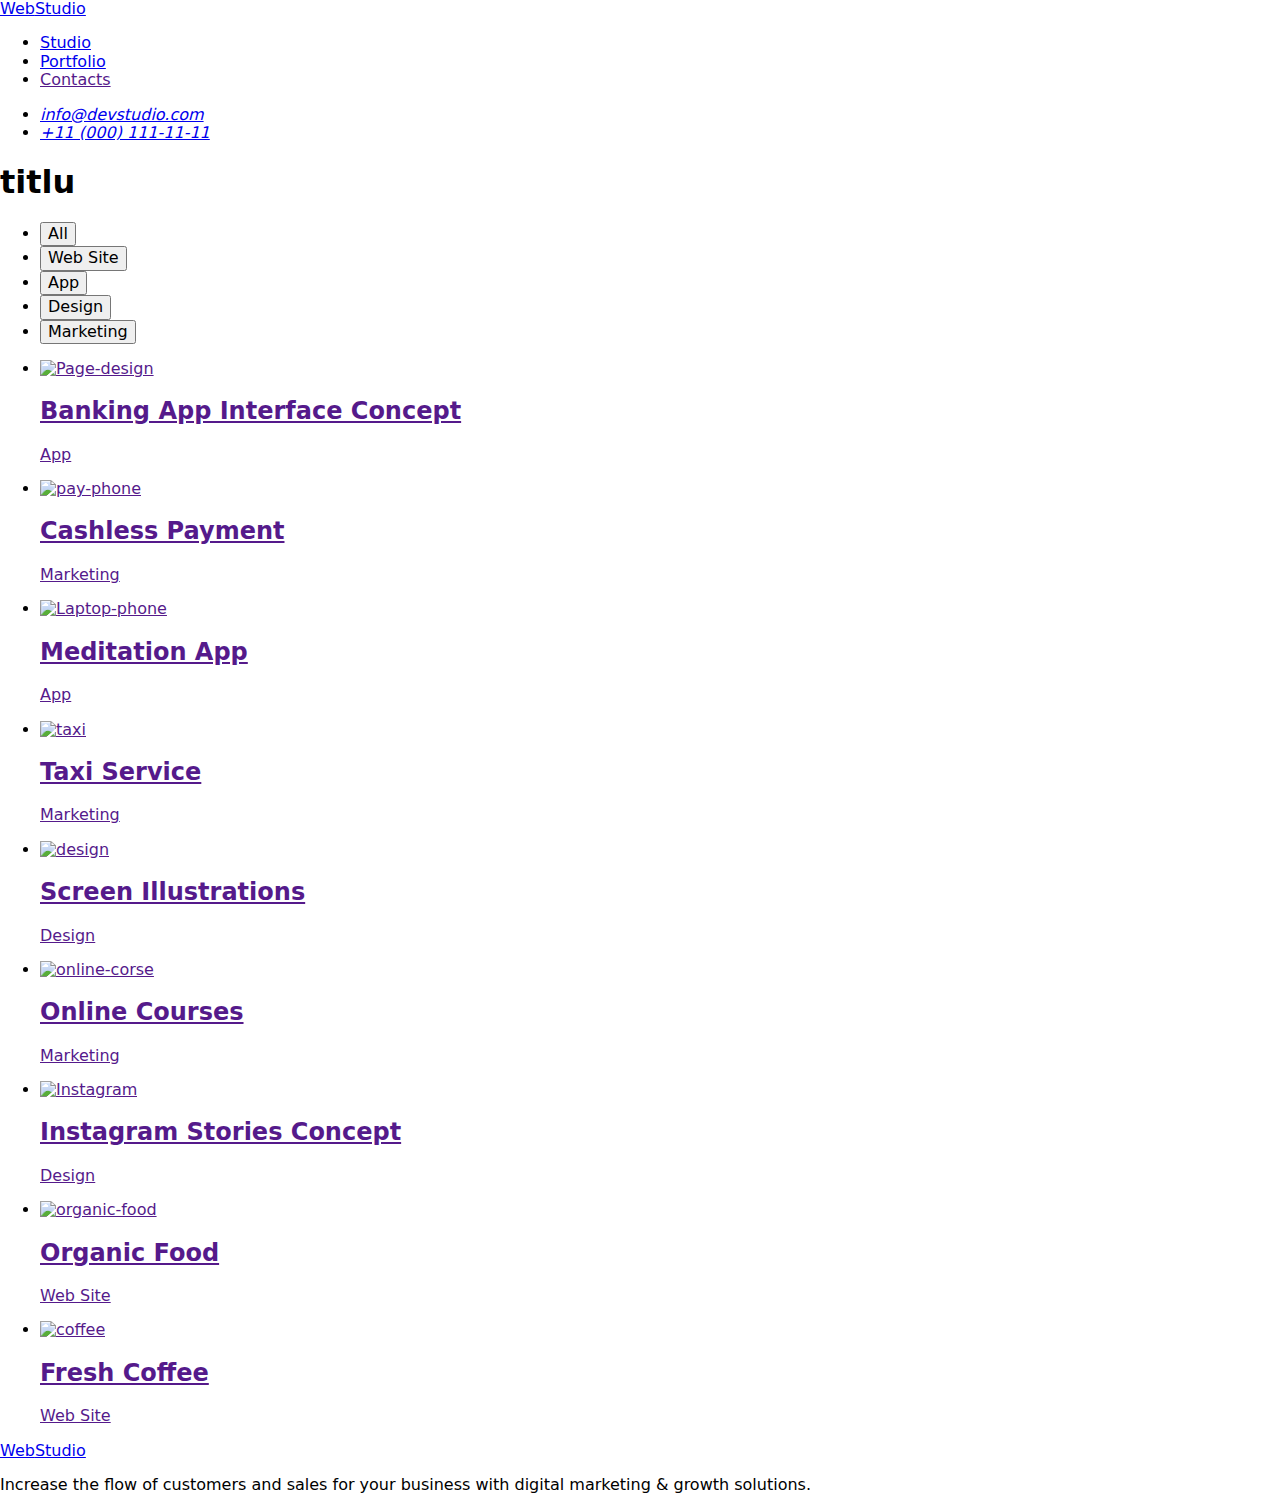
==== portfolio.html @ e6f2cf28 "Add files via upload" ====
<!DOCTYPE html>
<html lang="en">
  <head>
    <meta charset="UTF-8" />
    <meta name="viewport" content="width=device-width, initial-scale=1.0" />
    <link
      rel="stylesheet"
      href="https://cdnjs.cloudflare.com/ajax/libs/modern-normalize/2.0.0/modern-normalize.min.css"
      crossorigin="anonymous"
      referrerpolicy="no-referrer"
    />
    <link rel="preconnect" href="https://fonts.googleapis.com" />
    <link rel="preconnect" href="https://fonts.gstatic.com" crossorigin />
    <link
      href="https://fonts.googleapis.com/css2?family=Raleway:wght@800&family=Roboto:wght@400;500;700;900&display=swap"
      rel="stylesheet"
    />
    <link rel="stylesheet" href="./css/styles.css" />
    <title>Portfolio</title>
  </head>

  <body class="body-section">
    <!-- header section -->
    <header class="top-header">
      <!-- navigation bar -->
      <div class="container header-container">
        <nav class="main-navigation-container">
          <!-- logo -->
          <a class="logo link" href="./index.html"
            >Web<span class="part-of-logo">Studio</span>
          </a>
          <!-- studio, portofolio, contacts -->
          <ul class="navigation-list list">
            <li>
              <a class="nav-link link" href="./index.html">Studio</a>
            </li>
            <li>
              <a class="nav-link link" href="./portfolio.html">Portfolio</a>
            </li>
            <li>
              <a class="nav-link link" href="">Contacts</a>
            </li>
          </ul>
        </nav>
        <!-- contact adress section -->
        <address class="address-container">
          <ul class="list">
            <li>
              <a class="address-link link" href="mailto:info@devstudio.com"
                >info@devstudio.com</a
              >
            </li>
            <li>
              <a class="address-link link" href="tel:+110001111111"
                >+11 (000) 111-11-11</a
              >
            </li>
          </ul>
        </address>
      </div>
    </header>
    <main>
      <!--Buton section-->
      <section class="porto-section">
        <div class="div-porto container">
          <h1 class="visually-hidden">titlu</h1>
          <ul class="porto-list list">
            <li><button class="navi-menu" type="button">All</button></li>
            <li>
              <button class="navi-menu" type="button">Web Site</button>
            </li>
            <li><button class="navi-menu" type="button">App</button></li>
            <li><button class="navi-menu" type="button">Design</button></li>
            <li>
              <button class="navi-menu" type="button">Marketing</button>
            </li>
          </ul>
          <!-- image section -->
          <ul class="image-section list">
            <li class="aspect-image">
              <a href="" class="link">
                <img
                  src="./images/web-design.jpg"
                  alt="Page-design"
                  width="360"
                />
                <div class="container-elements">
                  <h2 class="portfolio-titles">
                    Banking App Interface Concept
                  </h2>
                  <p class="phara">App</p>
                </div></a
              >
            </li>
            <li class="aspect-image">
              <a href="" class="link">
                <img
                  src="./images/telefon-qr.jpg"
                  alt="pay-phone"
                  width="360"
                />
                <div class="container-elements">
                  <h2 class="portfolio-titles">Cashless Payment</h2>
                  <p class="phara">Marketing</p>
                </div></a
              >
            </li>
            <li class="aspect-image">
              <a href="" class="link">
                <img
                  src="./images/laptop-telefon.jpg"
                  alt="Laptop-phone"
                  width="360"
                />
                <div class="container-elements">
                  <h2 class="portfolio-titles">Meditation App</h2>
                  <p class="phara">App</p>
                </div></a
              >
            </li>
            <li class="aspect-image">
              <a href="" class="link">
                <img src="./images/taxi.jpg" alt="taxi" width="360" />
                <div class="container-elements">
                  <h2 class="portfolio-titles">Taxi Service</h2>
                  <p class="phara">Marketing</p>
                </div></a
              >
            </li>
            <li class="aspect-image">
              <a href="" class="link">
                <img src="./images/blue-phone.jpg" alt="design" width="360" />
                <div class="container-elements">
                  <h2 class="portfolio-titles">Screen Illustrations</h2>
                  <p class="phara">Design</p>
                </div></a
              >
            </li>
            <li class="aspect-image">
              <a href="" class="link">
                <img src="./images/girl.jpg" alt="online-corse" width="360" />
                <div class="container-elements">
                  <h2 class="portfolio-titles">Online Courses</h2>
                  <p class="phara">Marketing</p>
                </div></a
              >
            </li>
            <li class="aspect-image">
              <a href="" class="link">
                <img src="./images/page.jpg" alt="Instagram" width="360" />
                <div class="container-elements">
                  <h2 class="portfolio-titles">Instagram Stories Concept</h2>
                  <p class="phara">Design</p>
                </div></a
              >
            </li>
            <li class="aspect-image">
              <a href="" class="link">
                <img src="./images/fruit.jpg" alt="organic-food" width="360" />
                <div class="container-elements">
                  <h2 class="portfolio-titles">Organic Food</h2>
                  <p class="phara">Web Site</p>
                </div></a
              >
            </li>
            <li class="aspect-image">
              <a href="" class="link">
                <img src="./images/caffe.jpg" alt="coffee" width="360" />
                <div class="container-elements">
                  <h2 class="portfolio-titles">Fresh Coffee</h2>
                  <p class="phara">Web Site</p>
                </div></a
              >
            </li>
          </ul>
        </div>
      </section>
    </main>
    <footer class="footer-container">
      <div class="container">
        <a href="./index.html" class="logo link"
          >Web<span class="logo-footer-p">Studio</span></a
        >
        <p class="footer-additional-description">
          Increase the flow of customers and sales for your business with
          digital marketing & growth solutions.
        </p>
      </div>
    </footer>
  </body>
</html>
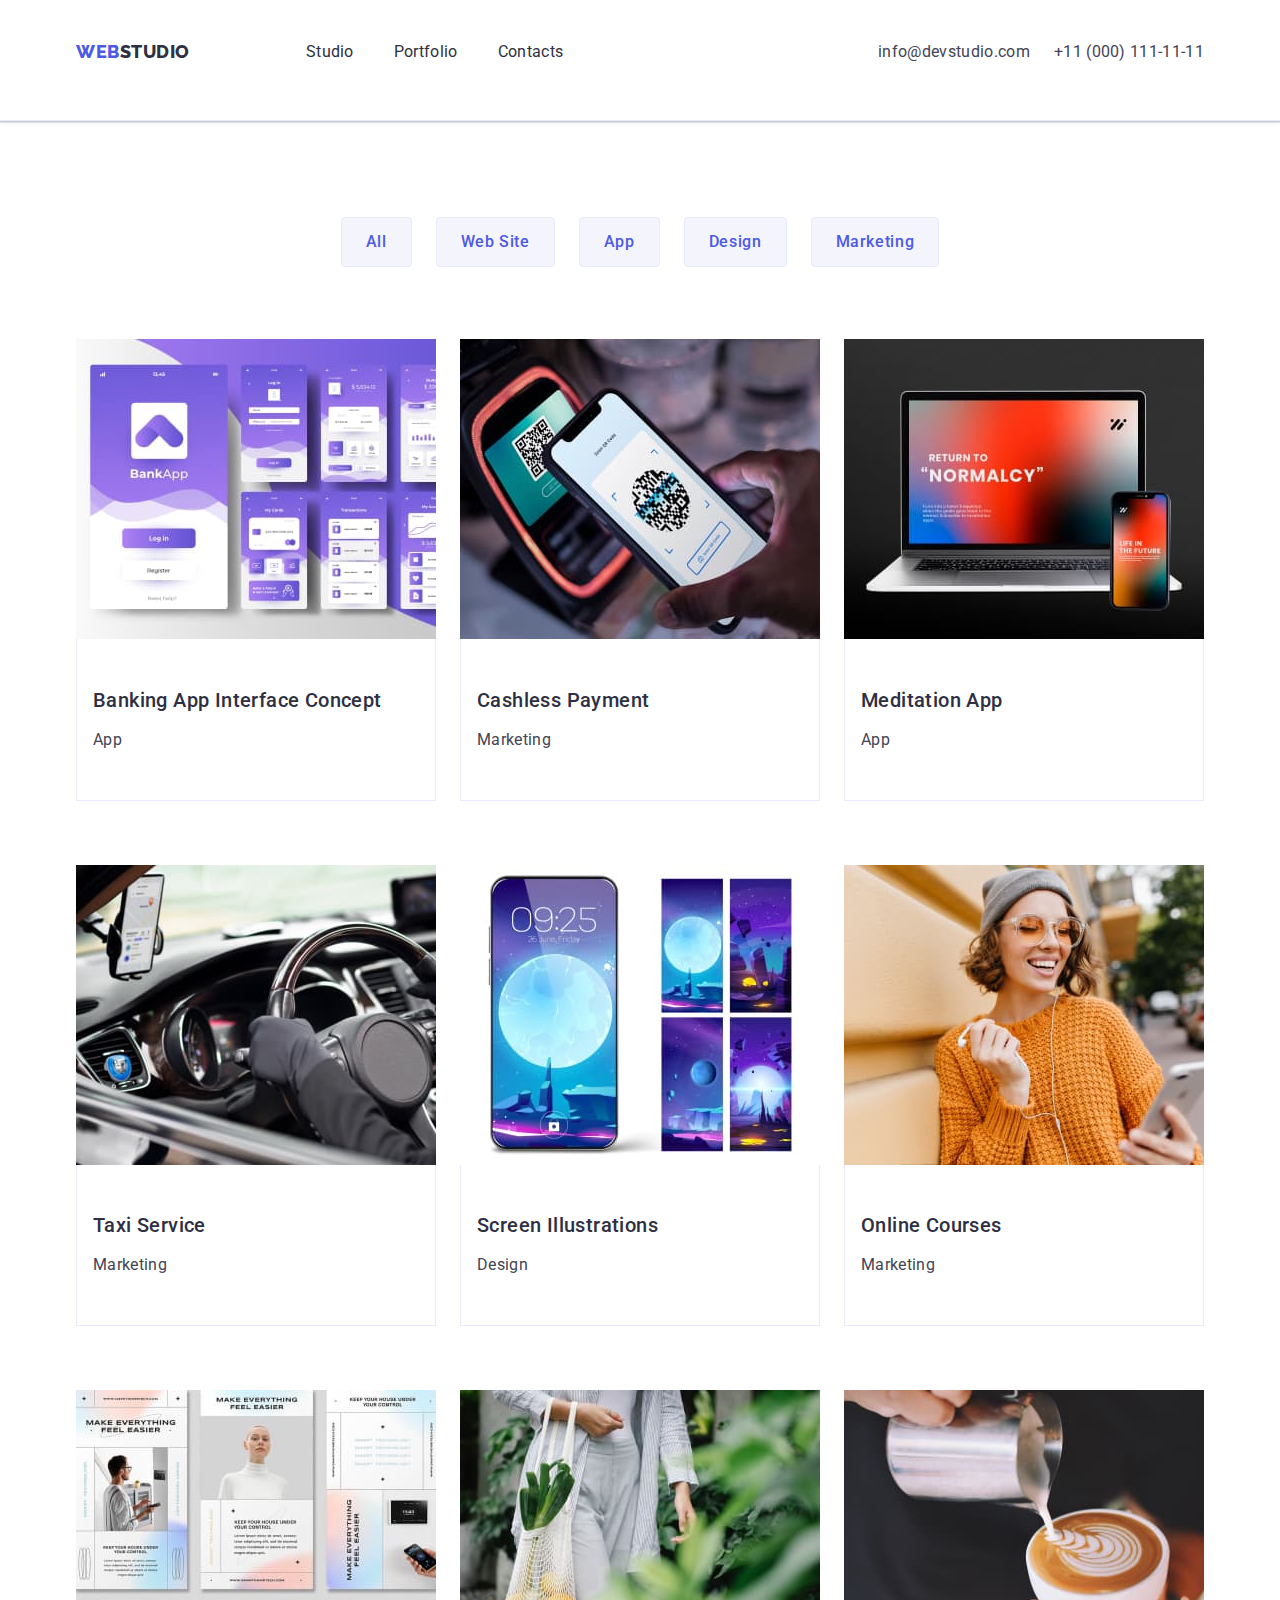
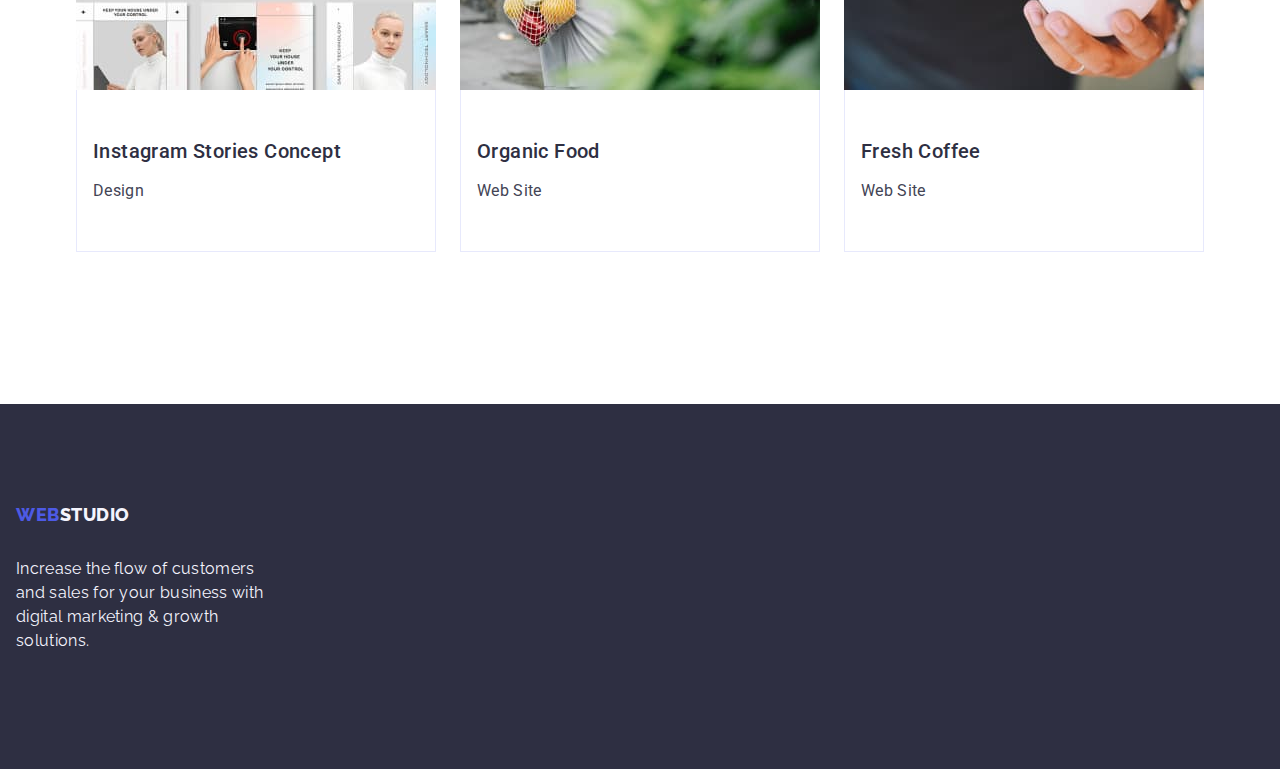
==== commit 4da720e7: "h4" ====
--- a/portfolio.html
+++ b/portfolio.html
@@ -177,14 +177,17 @@
       </section>
     </main>
     <footer class="footer-container">
-      <div class="container">
-        <a href="./index.html" class="logo link"
-          >Web<span class="logo-footer-p">Studio</span></a
-        >
-        <p class="footer-additional-description">
-          Increase the flow of customers and sales for your business with
-          digital marketing & growth solutions.
-        </p>
+      <div class="container-footer-logo">
+        <div class="container footer-logo">
+          <a href="./index.html" class="logo link"
+            >Web<span class="logo-footer-p">Studio</span></a
+          >
+          <p class="footer-additional-description">
+            Increase the flow of customers and sales for your business with
+            digital marketing & growth solutions.
+          </p>
+        </div>
+        <div></div>
       </div>
     </footer>
   </body>
--- a/css/styles.css
+++ b/css/styles.css
@@ -0,0 +1,430 @@
+:root{
+    --IRIS: #4D5AE5;
+        --NAVY-BLUE: #2E2F42;
+        --WHITE: #FFFFFF;
+        --SLATE: #434455;
+        --CLOUD: #F4F4FD;
+        --OCEAN: #404BBF;
+        --cornflower:#e7e9fc;
+}
+img{
+    display: block;
+}
+.logo {
+    margin-right: 76px;
+    color: var(--IRIS);         
+        font-size: 18px;
+        font-family: "Raleway", sans-serif;
+        font-weight: 800;
+        text-transform: uppercase;
+        line-height: 1.17;
+        text-decoration: none; 
+        letter-spacing: 0.03em;
+        display: inline-block;
+        margin-bottom: 16px;
+}
+
+.part-of-logo {
+        color: #2e2f42;
+        font-size: 18px;
+        font-family: Raleway;
+        font-weight: 800;
+        text-transform: uppercase;
+        line-height: 1.17;
+        letter-spacing: 0.03em
+}
+.top-header {
+    border-bottom: 1px solid #e7e9fc;
+    box-shadow: 0px 2px 1px rgba(46, 47, 66, 0.08),
+        0px 1px 1px rgba(46, 47, 66, 0.16),
+        0px 1px 6px rgba(46, 47, 66, 0.08);
+
+}
+.container{
+    padding-left: 15px;
+    padding-right: 15px;
+    width: 1158px;
+    margin: 0 auto;
+    align-content: center;
+}
+.header-container{
+    display: flex;
+    justify-content: space-between;
+}
+.main-navigation-container{
+    display: flex;
+    gap: 40px;
+    align-items: center;
+}
+ul{
+    list-style: none;
+    text-decoration: none;
+}
+/* section body style */
+.body-section{
+    font-family: "Roboto", sans-serif;
+    color: var(--SLATE);
+    background-color: var(--WHITE);
+
+}
+.link {
+    text-decoration: none;
+    display: inline-block;
+    margin-bottom: 16px;
+    
+}
+.link:hover{
+    color: #404bbf;
+}
+.link:focus{
+    color: #404bbf;
+}
+.address-list{
+    display: flex;
+    gap: 40px;
+}
+
+.list li:last-child {
+    margin-right: 0;
+}
+
+.list {
+    list-style: none;
+    display: flex;
+    gap: 24px;
+    padding: 0;
+}
+.address-container {
+    font-style: normal;
+    list-style-type: none;
+    display: flex;
+    align-items: center;
+    gap: 24px;
+}
+
+.address-link {
+    line-height: 1.5;
+    letter-spacing: 0.02em;
+    color: var(--SLATE);
+}
+
+.address-link:hover {
+    color:#404bbf
+}
+.hero {
+    background-color: var(--NAVY-BLUE);
+    padding: 188px 0 188px;
+    background-image: linear-gradient(rgba(46, 47, 66, 0.7), rgba(46, 47, 66, 0.7)), url(../images/people-office.jpg);
+    max-width: 1440px;
+    background-repeat: no-repeat;
+    background-position: center;
+    background-size: cover;
+}
+
+.hero-container{
+    display: flex;
+        flex-direction: column;
+        align-items: center;
+        justify-content: center;
+}
+.aparence{
+    font-size: 56px;
+    line-height: 1.07;
+    text-align: center;
+    letter-spacing: 0.02em;
+    color: #ffffff;
+} 
+/*buttons section*/
+.porto-section{
+    padding-top: 96px;
+    padding-bottom: 120px;
+}
+.porto-list{
+    display: flex;
+    justify-content: center;
+    gap: 24px;
+    margin: 0 auto;
+    margin-bottom: 72px;
+}
+.navigation-list{
+    font-style: normal;
+        list-style-type: none;
+        display: flex;
+        align-items: center;
+        gap: 40px;
+
+}
+.navi-menu {
+    font-family: "Roboto", sans-serif;
+    font-weight: 500;
+    font-size: 16px;
+    line-height: 1.5;
+    letter-spacing: 0.04em;
+    color: var(--IRIS);
+    background-color: #f4f4fd;
+    cursor: pointer;
+    padding: 12px 24px;
+    border-radius: 4px;
+    border: 1px solid #e7e9fc;
+}
+
+.navi-menu:hover {
+    color: #fff;
+    background-color: #404bbf;
+    border: 1px solid transparent;
+}
+
+.navi-menu:focus {
+    color: #fff;
+    background-color: #404bbf;
+    border: 1px solid transparent;
+}
+
+/*Button - first section*/
+
+.button {
+    background-color: #4D5AE5;
+    font-family: "Roboto", sans-serif;
+    font-weight: 500;
+    font-size: 16px;
+    line-height: 1.5;
+    letter-spacing: 0.04em;
+    color: #fff;
+    cursor: pointer;
+    display: block;
+    min-width: 169px;
+    height: 56px;
+    border:none;
+    border-radius: 4px;
+}
+
+.image-section{
+    display: flex;
+    flex-wrap: wrap;
+    column-gap: 24px;
+    row-gap: 48px;
+    padding: 0;
+}
+.aspect-image{
+    flex-basis: calc((100% - 48px) / 3);
+}
+.button:hover,
+.button:focus {
+    background-color: #404bbf;
+}
+.container-elements{
+    padding: 32px 16px;
+    border: 1px solid var(--cornflower);
+    border-top: none;
+}
+.portfolio-titles{
+    margin-bottom: 8px;
+}
+
+/*section 2*/
+.icon-list{
+    display: flex;
+    align-items:center;
+    justify-content:center;
+    height: 112px;
+    background-color: var(--CLOUD);
+    border-radius: 4px;
+    margin-bottom: 8px;
+ }
+.position {
+    width: 100%;
+    min-width: 264px;
+}
+.two-section{
+    padding-top: 120px;
+    padding-bottom: 120px;
+}
+.title-list {
+    font-weight: 500;
+    font-size: 20px;
+    line-height: 1.2;
+    letter-spacing: 0.02em;
+    color: #2e2f42;
+}
+
+
+
+a{
+    text-decoration: none;
+}
+.footer-container {
+    background-color: var(--NAVY-BLUE);
+    font-family: 'Raleway', sans-serif;
+    line-height: 1.17;
+    padding:100px 0;
+}
+ .logo-footer-p {
+     color: #f4f4fd;
+ }
+body {
+    font-family: "Roboto", sans-serif;
+    color: #434455;
+    background-color:var(--WHITE);
+}
+.nav-link {
+    text-decoration: none;
+font-size: 16px;
+    font-weight: 400;
+    /* margin: 0; */
+    line-height: 1.5;
+    letter-spacing: 0.02em;
+    color: #2E2F42;
+    padding: 24px 0;
+}
+.nav-link:hover {
+    color: #404bbf;
+
+}
+.nav-link:focus {
+    color: #404bbf;
+}
+.portfolio-titles{
+    font-weight: 500;
+        font-size: 20px;
+        line-height: 1.2;
+        letter-spacing: 0.02em;
+        color:var(--NAVY-BLUE);
+        margin-bottom: 8px;
+}
+/*  section one*/
+.effective {
+    font-size: 56px;
+    line-height: 1.07;
+    text-align:center;
+    letter-spacing: 0.02em;
+    color: #ffffff;
+    max-width: 496px;
+}
+ /* section two */
+ .what {
+    font-size: 36px;
+        line-height: 1.11;
+        text-align: center;
+        letter-spacing: 0.02em;
+        text-transform: capitalize;
+        color: var(--NAVY-BLUE);
+        margin-bottom: 72px;
+ }
+ .visually-hidden {
+     position: absolute;
+     width: 1px;
+     height: 1px;
+     margin: -1px;
+     padding: 0;
+     white-space: nowrap;
+     clip-path: inset(100%);
+     overflow: hidden;
+     clip: rect(0, 0, 0, 0);
+     border: 0;
+ }
+ .phara {
+    font-size: 16px;
+    line-height: 1.5;
+    letter-spacing: 0.02em;
+    color: var(--SLATE);
+ }
+ .p-team {
+     text-align: center;
+ }
+ /* section three */
+ .list-image {
+     display: flex;
+     gap: 24px;
+ }
+ .image{
+    flex-basis: calc((100%-48) / 3);
+}
+ .three-section{
+    padding-bottom: 120px;
+ }
+ .strategy {
+        font-weight: 500;
+        font-size: 20px;
+        line-height: 1.2;
+        letter-spacing: 0.02em;
+        color: #2e2f42;
+        margin-bottom: 8px;
+        text-align: center;
+
+ }
+ /* section four */
+ .section-four-container {
+    background-color: #f4f4fd;
+    padding: 120px 0;
+ }
+ .team-container{
+    padding: 32px 0;
+ }
+ .four{
+    display: flex;
+    gap: 24px;
+ }
+ .name{
+    background-color: #ffffff;
+ }
+ .white-title{
+    background-color: #FFFFFF;
+ }
+ .footer-additional-description {
+    line-height: 1.5;
+    color:var(--CLOUD);
+    letter-spacing: 0.02em;
+    max-width: 264px;
+ }
+.team {
+    width: calc(100% - 72px) / 4;
+        border-radius: 0px 0px 4px 4px;
+        background: var(--WHITE, #fff);
+        box-shadow: 0px 2px 1px 0px rgba(46, 47, 66, 0.08),
+            0px 1px 1px 0px rgba(46, 47, 66, 0.16),
+            0px 1px 6px 0px rgba(46, 47, 66, 0.08);
+}
+.social-list{
+    display: flex;
+    justify-content: center;
+    gap: 24px;
+}
+.social-media-link{
+    width: 100%;
+    height: 100%;
+    background-color: var(--IRIS);
+    border-radius: 50%;
+    display: flex;
+    align-items: center;
+    justify-content:center;
+}
+.social-media-link:hover{
+    background-color: #404bbf;
+}
+.social-media-link:focus{
+    background-color: #404bbf;
+}
+.social-icon{
+    width: 40px;
+    height: 40px;
+}
+.svg-social{
+    fill: var(--CLOUD);
+}
+/* section five */
+.section-five-container{
+    padding-top: 120px;
+    padding-bottom: 120px;
+}
+.customers{
+    margin-bottom: 72px;
+    font-size: 36px;
+    line-height: 1.11;
+    color:var(--NAVY-BLUE);
+}
+/* footer */
+.container-footer-logo{
+    display: flex;
+    align-items: baseline;
+    margin-right: 120px;
+}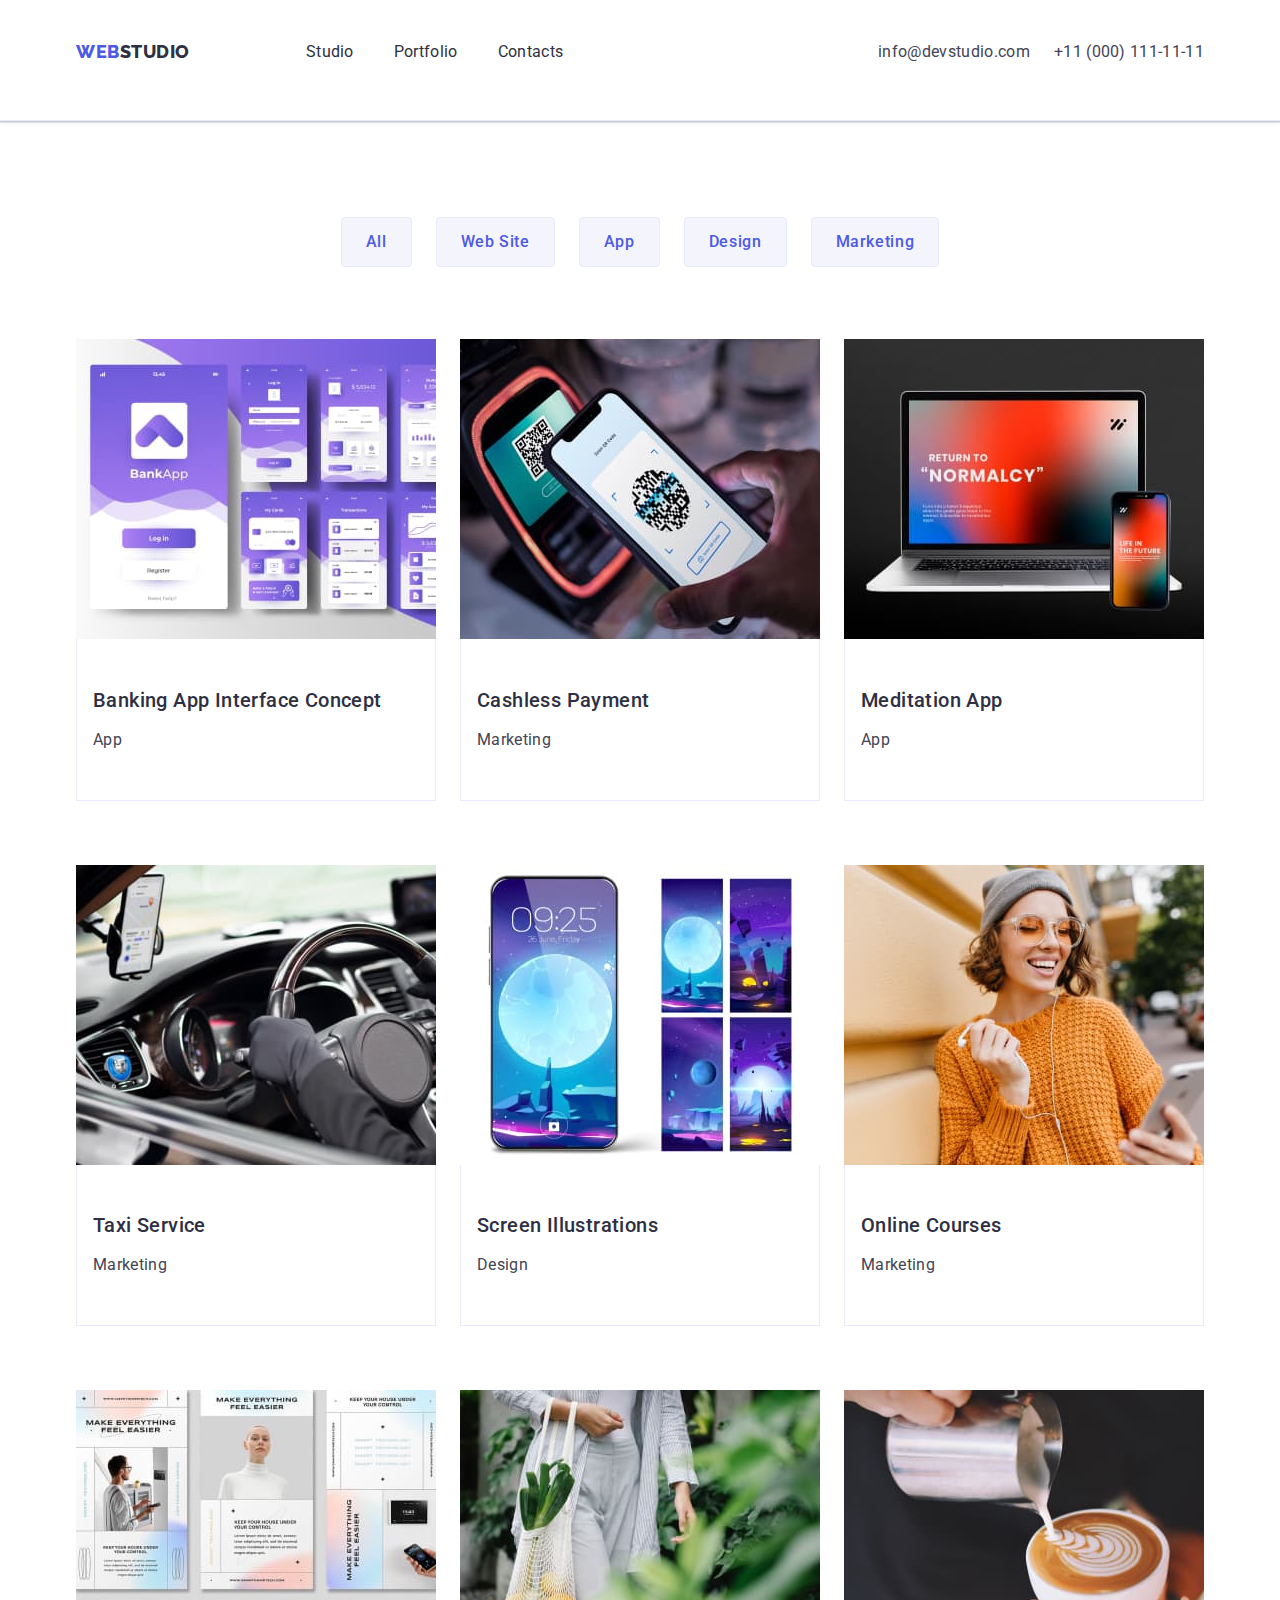
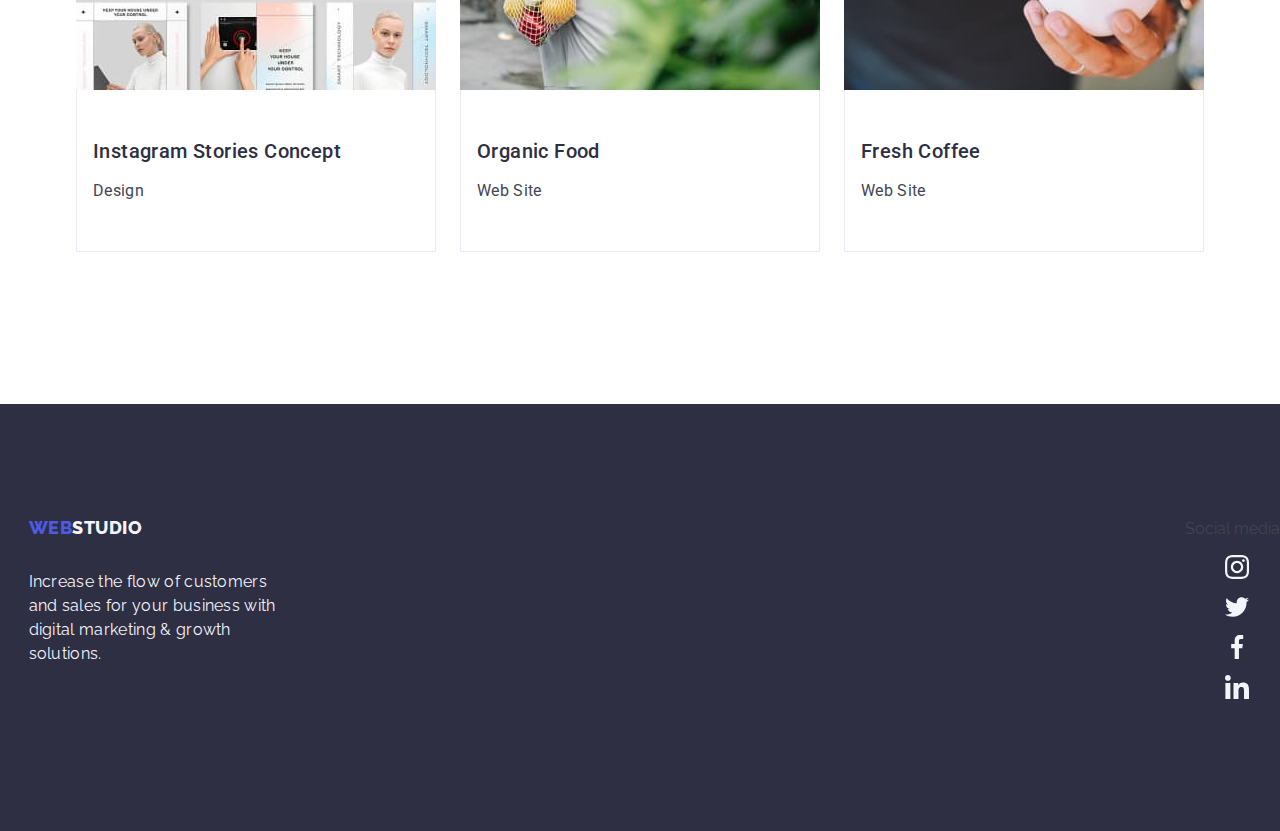
==== commit d5c6e68c: "h4" ====
--- a/portfolio.html
+++ b/portfolio.html
@@ -187,7 +187,39 @@
             digital marketing & growth solutions.
           </p>
         </div>
-        <div></div>
+        <div>
+          <p class="s-m-phara">Social media</p>
+          <ul>
+            <li class="social-icon">
+              <a class="footer-link-sm" href="sm-link-footer">
+                <svg class="icon-footer" width="24" height="24">
+                  <use href="./images/all-symbol.svg#icon-instagram"></use>
+                </svg>
+              </a>
+            </li>
+            <li class="social-icon">
+              <a class="footer-link-sm" href="sm-link-footer">
+                <svg class="icon-footer" width="24" height="24">
+                  <use href="./images/all-symbol.svg#icon-twitter"></use>
+                </svg>
+              </a>
+            </li>
+            <li class="social-icon">
+              <a class="footer-link-sm" href="sm-link-footer">
+                <svg class="icon-footer" width="24" height="24">
+                  <use href="./images/all-symbol.svg#icon-facebook"></use>
+                </svg>
+              </a>
+            </li>
+            <li class="social-icon">
+              <a class="footer-link-sm" href="sm-link-footer">
+                <svg class="icon-footer" width="24" height="24">
+                  <use href="./images/all-symbol.svg#icon-linkedin"></use>
+                </svg>
+              </a>
+            </li>
+          </ul>
+        </div>
       </div>
     </footer>
   </body>
--- a/css/styles.css
+++ b/css/styles.css
@@ -426,5 +426,4 @@
 .container-footer-logo{
     display: flex;
     align-items: baseline;
-    margin-right: 120px;
 }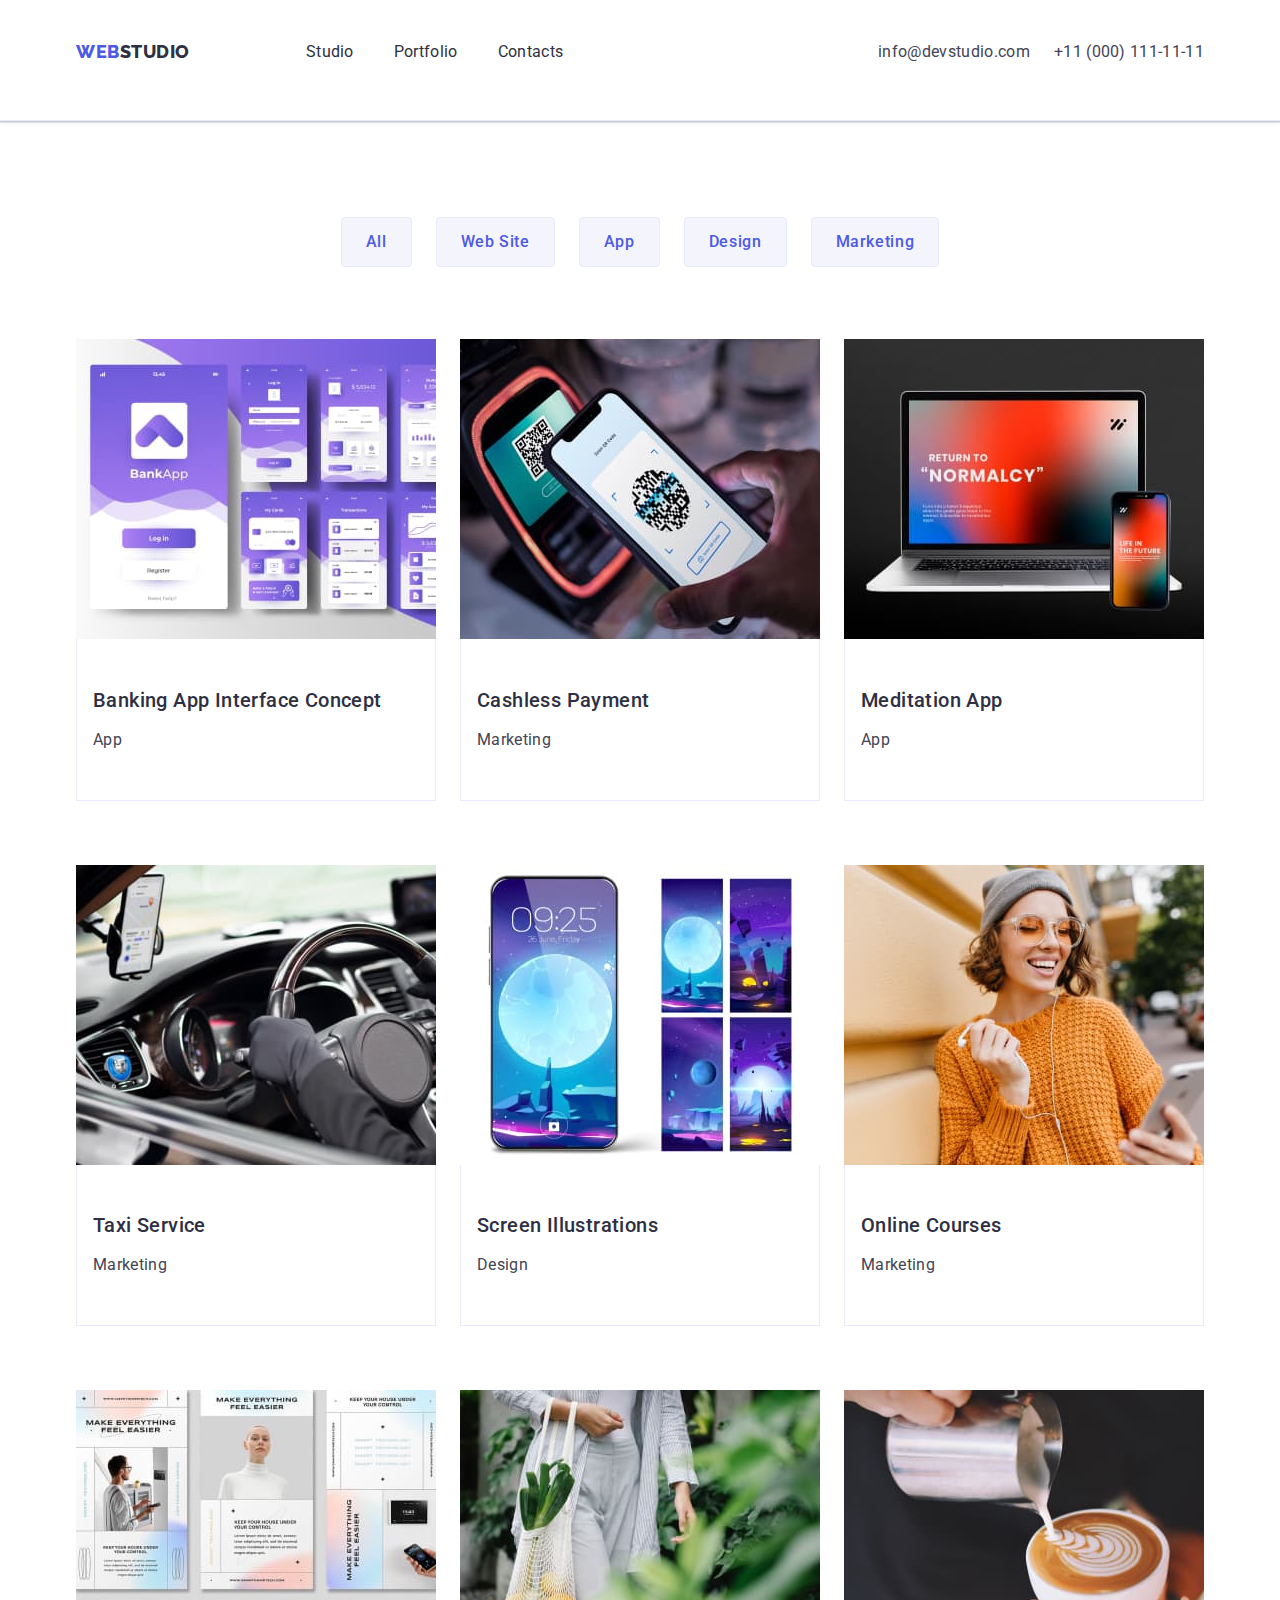
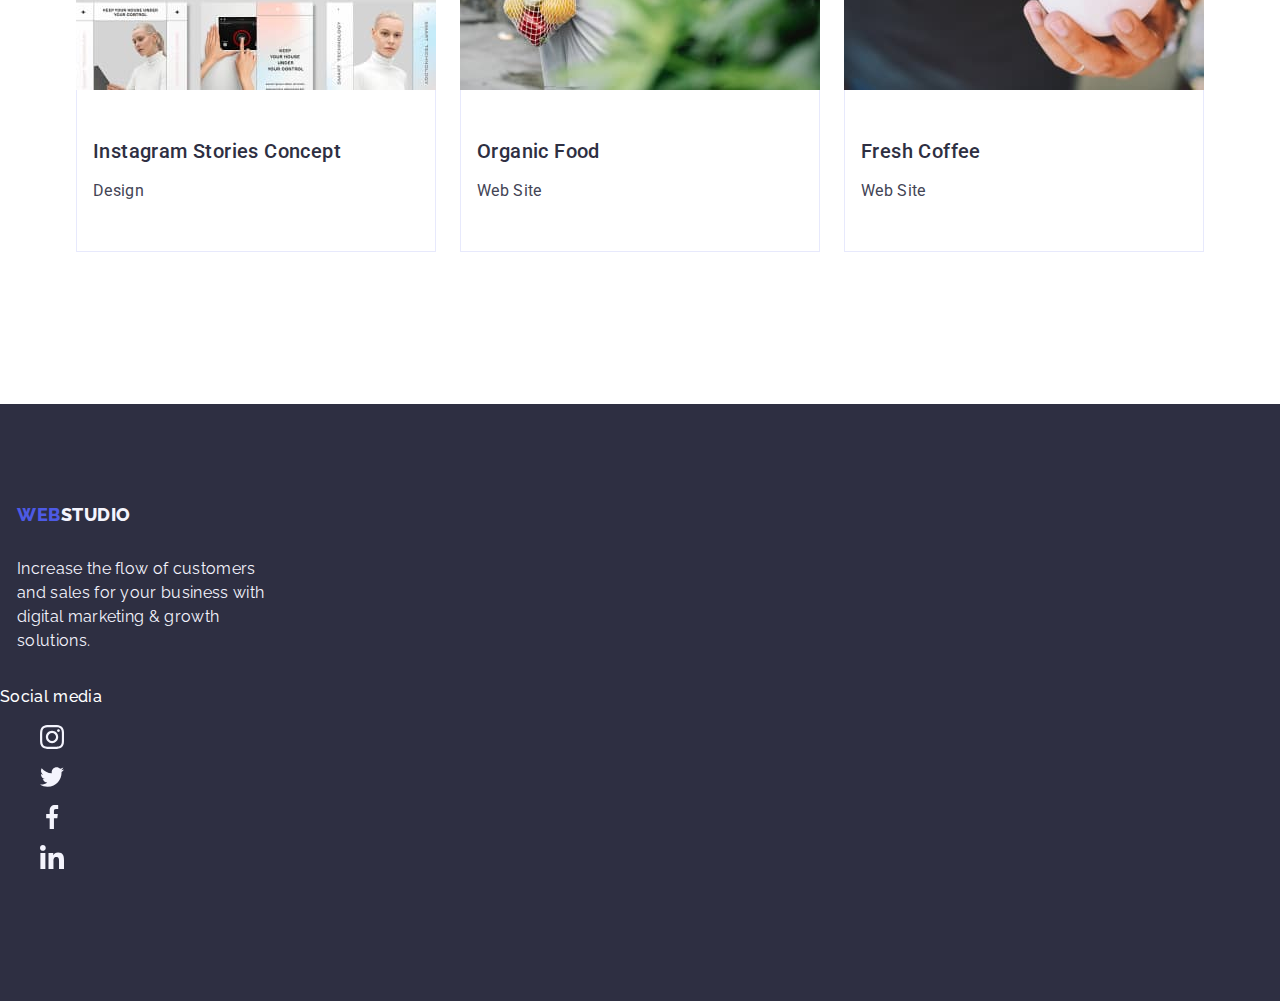
==== commit 1ee98977: "h4" ====
--- a/portfolio.html
+++ b/portfolio.html
@@ -177,7 +177,7 @@
       </section>
     </main>
     <footer class="footer-container">
-      <div class="container-footer-logo">
+      <div class="container-logo-sm">
         <div class="container footer-logo">
           <a href="./index.html" class="logo link"
             >Web<span class="logo-footer-p">Studio</span></a
--- a/css/styles.css
+++ b/css/styles.css
@@ -423,7 +423,18 @@
     color:var(--NAVY-BLUE);
 }
 /* footer */
-.container-footer-logo{
+.container-footer-sm{
     display: flex;
     align-items: baseline;
+}
+.footer-logo{
+    margin-right: 120px;
+}
+.s-m-phara{
+    font-weight: 500;
+    font-size: 16px;
+    line-height: 1.5;
+    letter-spacing: 0.02em;
+    color:var(--WHITE);
+    margin-bottom: 16px;
 }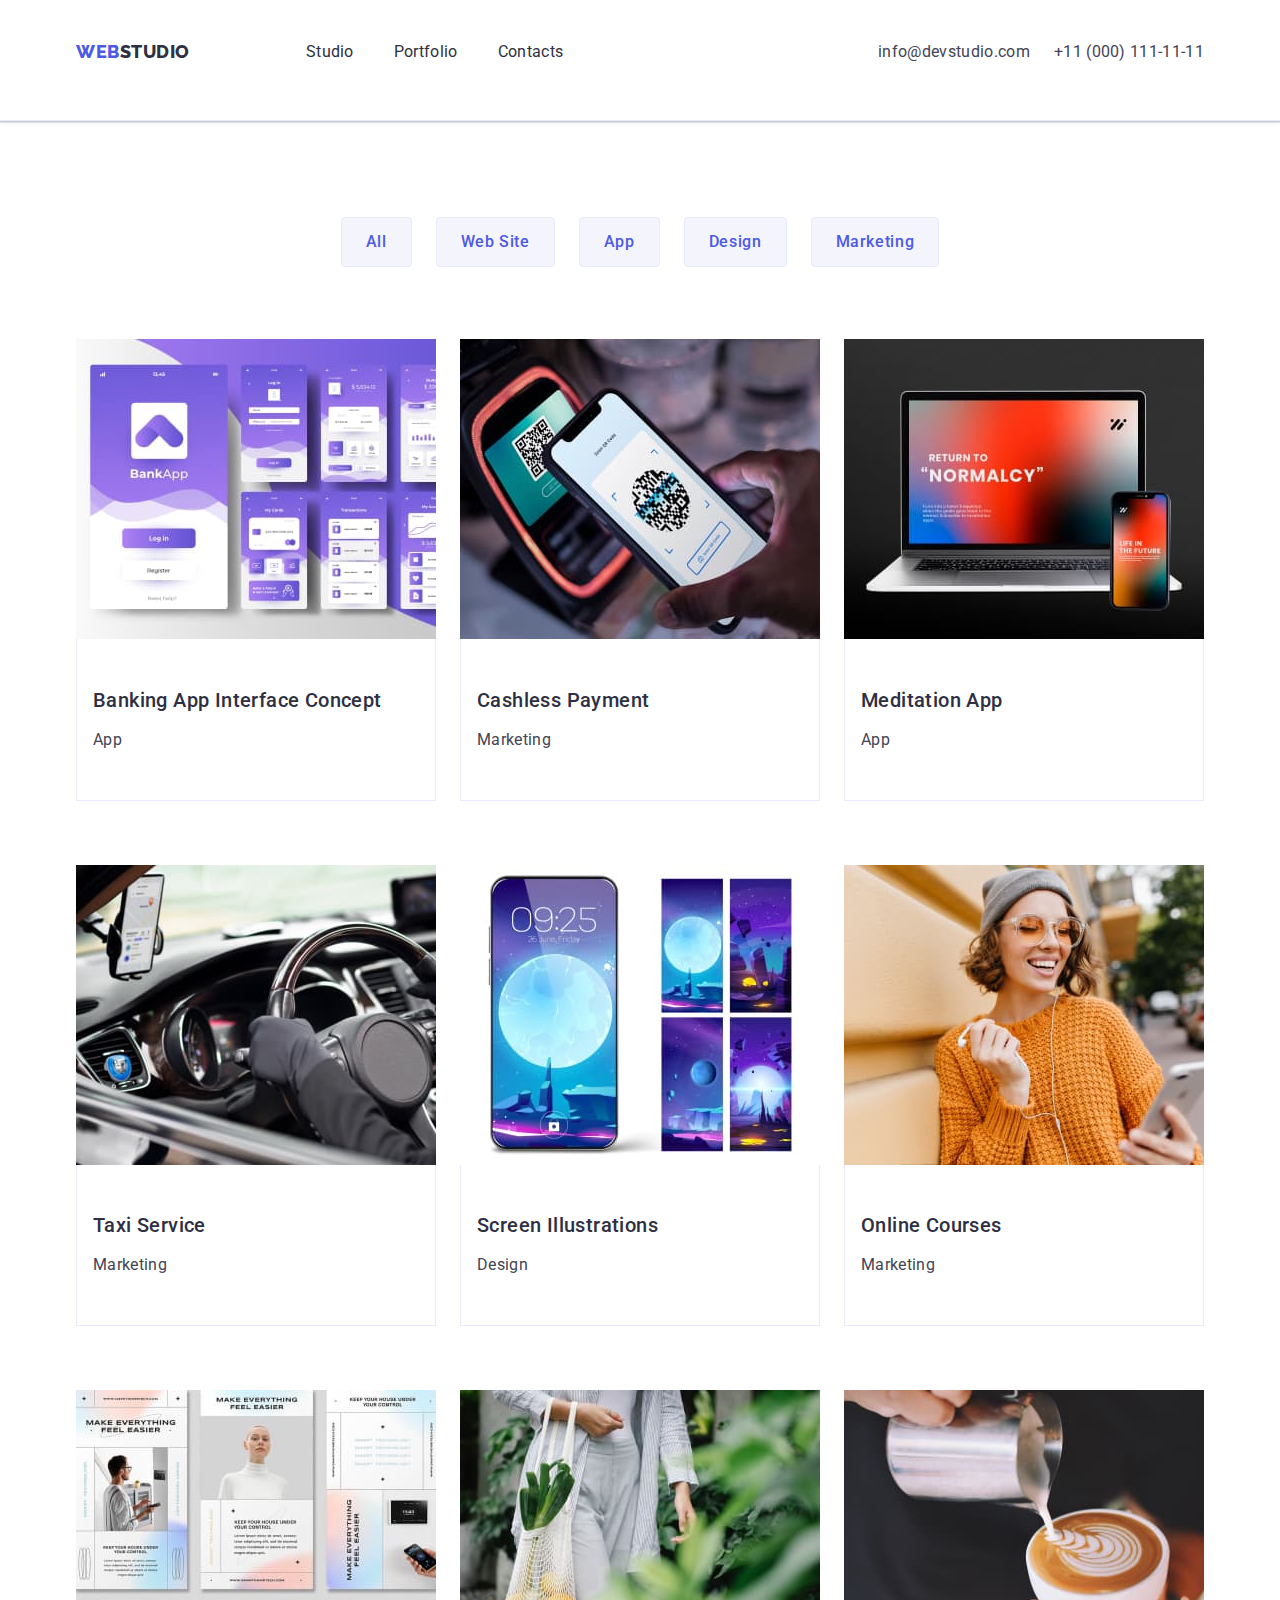
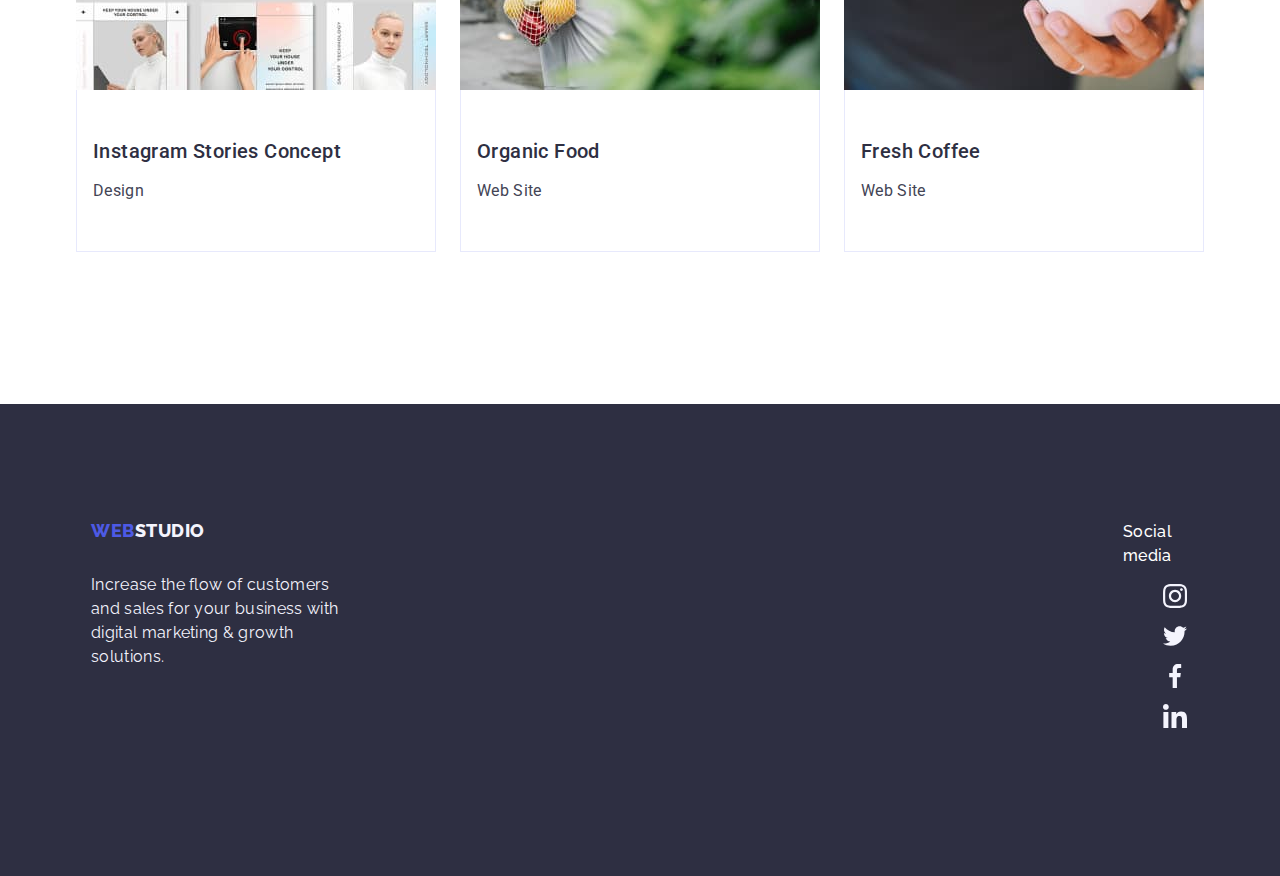
==== commit 5a765232: "h4" ====
--- a/portfolio.html
+++ b/portfolio.html
@@ -177,7 +177,7 @@
       </section>
     </main>
     <footer class="footer-container">
-      <div class="container-logo-sm">
+      <div class="container s-m-footer">
         <div class="container footer-logo">
           <a href="./index.html" class="logo link"
             >Web<span class="logo-footer-p">Studio</span></a
--- a/css/styles.css
+++ b/css/styles.css
@@ -423,12 +423,11 @@
     color:var(--NAVY-BLUE);
 }
 /* footer */
-.container-footer-sm{
+.s-m-footer{
     display: flex;
     align-items: baseline;
-}
-.footer-logo{
-    margin-right: 120px;
+    letter-spacing: 0.02em;
+    margin-bottom: 16px;
 }
 .s-m-phara{
     font-weight: 500;
@@ -437,4 +436,7 @@
     letter-spacing: 0.02em;
     color:var(--WHITE);
     margin-bottom: 16px;
-}+}
+.footer-logo{
+    margin-right: 120px;
+}
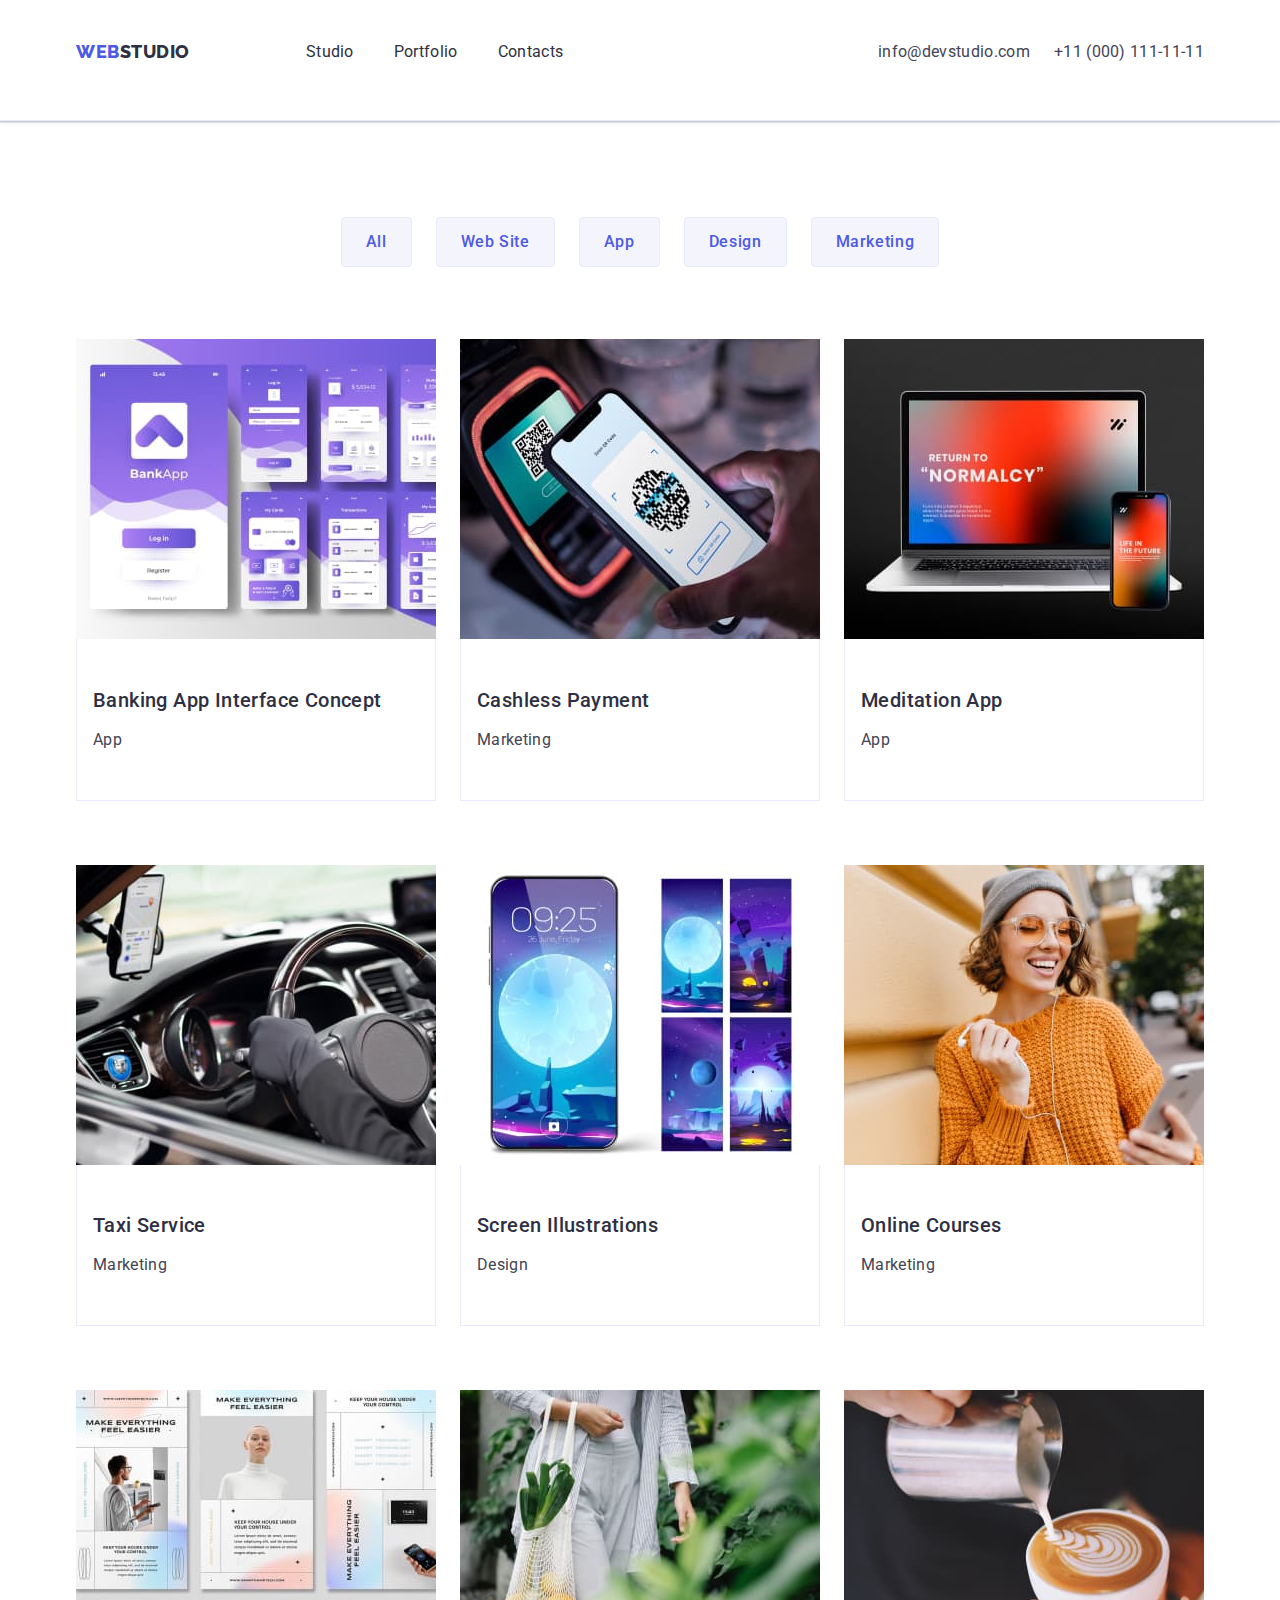
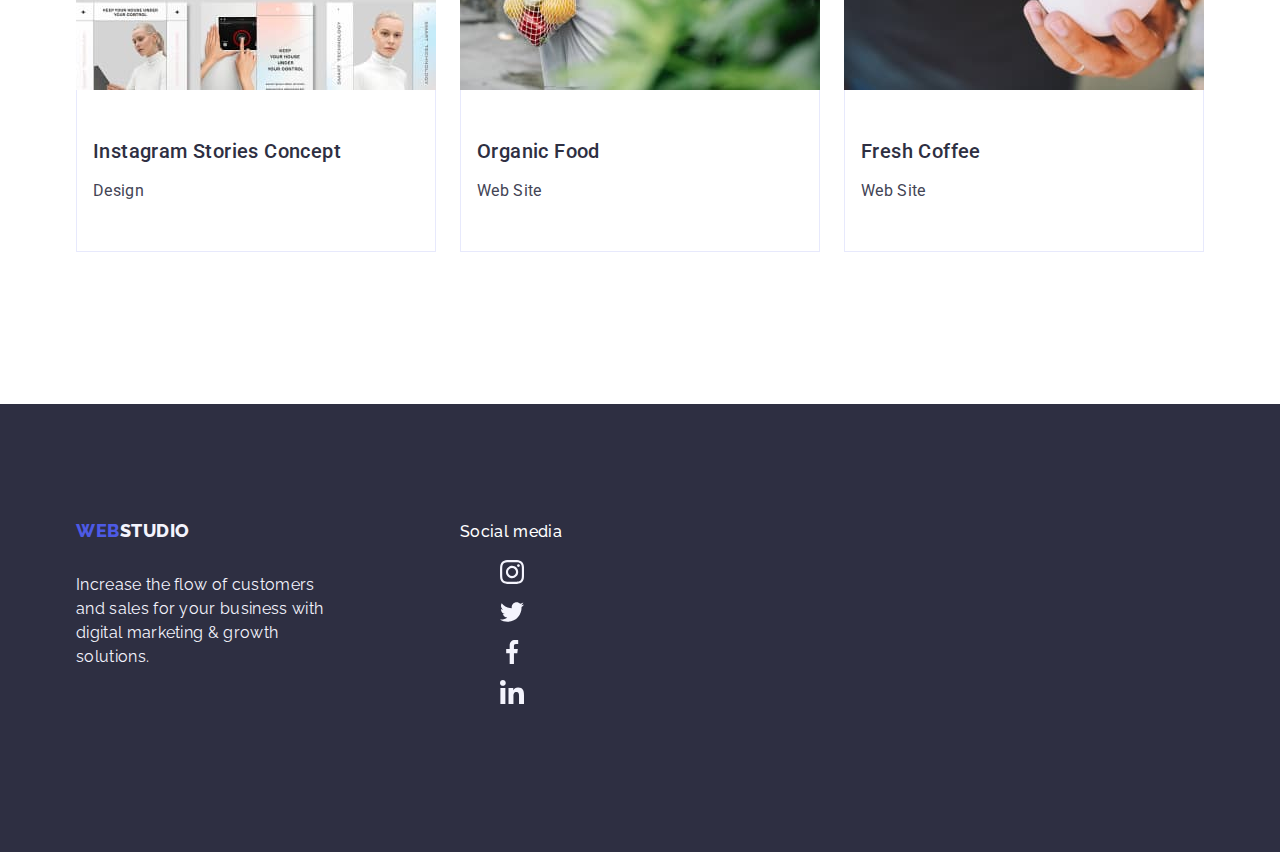
==== commit f7caffc6: "h4" ====
--- a/portfolio.html
+++ b/portfolio.html
@@ -178,7 +178,7 @@
     </main>
     <footer class="footer-container">
       <div class="container s-m-footer">
-        <div class="container footer-logo">
+        <div class="div-element-footer">
           <a href="./index.html" class="logo link"
             >Web<span class="logo-footer-p">Studio</span></a
           >
--- a/css/styles.css
+++ b/css/styles.css
@@ -437,6 +437,6 @@
     color:var(--WHITE);
     margin-bottom: 16px;
 }
-.footer-logo{
+.div-element-footer{
     margin-right: 120px;
 }
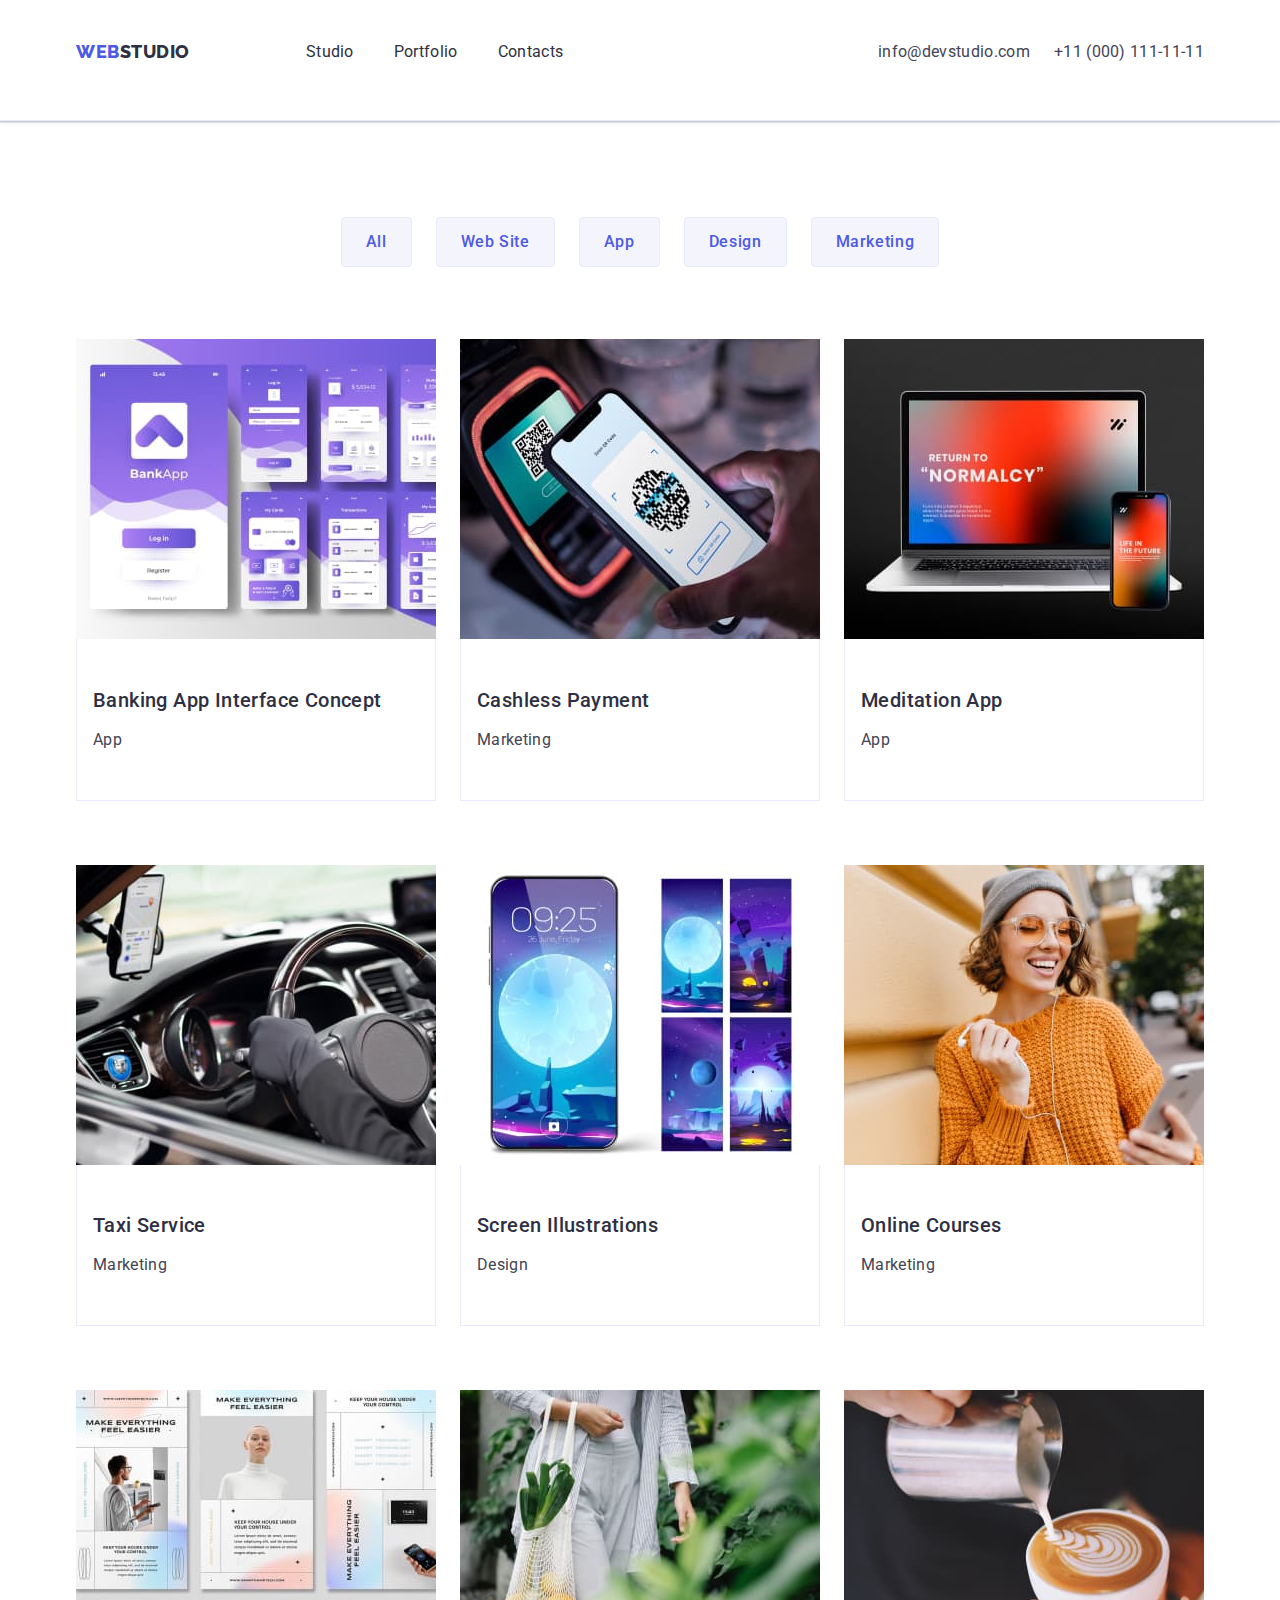
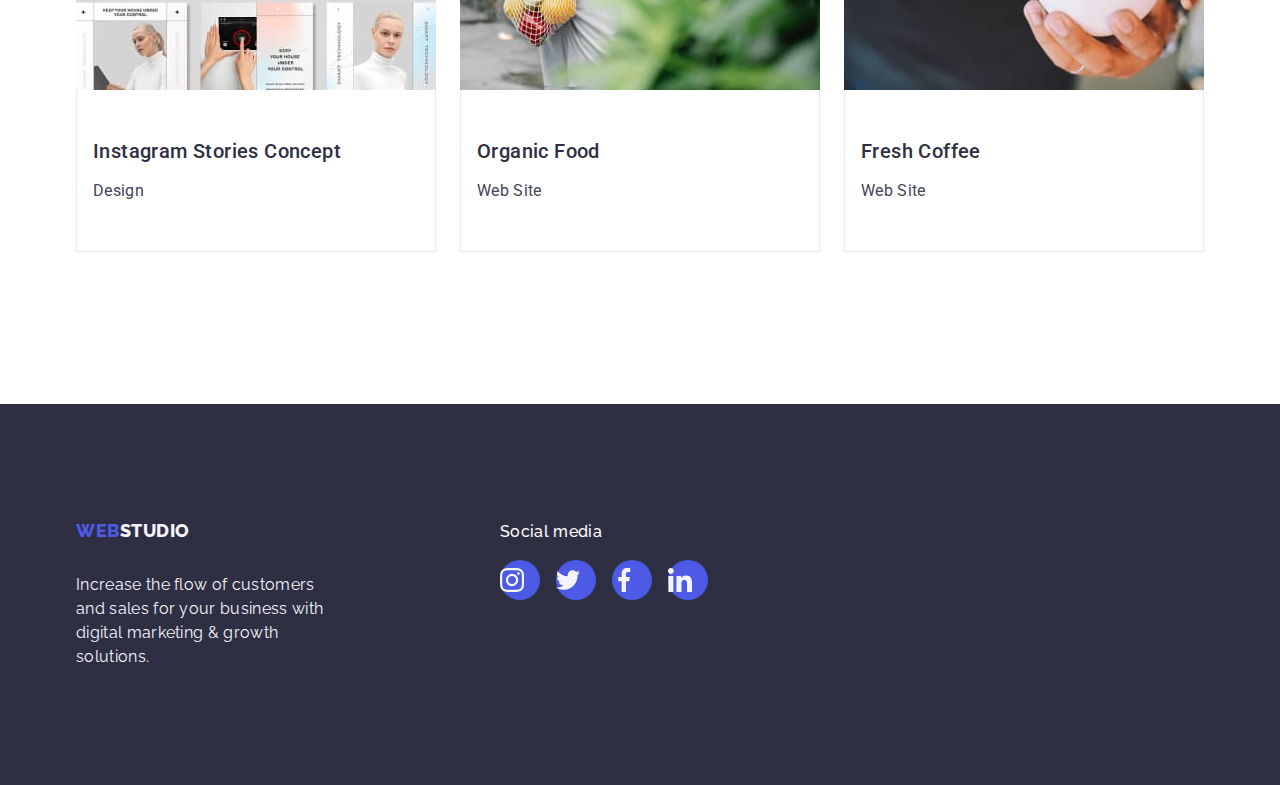
==== commit a474275b: "h4" ====
--- a/portfolio.html
+++ b/portfolio.html
@@ -189,7 +189,7 @@
         </div>
         <div>
           <p class="s-m-phara">Social media</p>
-          <ul>
+          <ul class="s-m-list">
             <li class="social-icon">
               <a class="footer-link-sm" href="sm-link-footer">
                 <svg class="icon-footer" width="24" height="24">
--- a/css/styles.css
+++ b/css/styles.css
@@ -327,6 +327,7 @@
     line-height: 1.5;
     letter-spacing: 0.02em;
     color: var(--SLATE);
+    margin-bottom: 16px;
  }
  .p-team {
      text-align: center;
@@ -427,7 +428,23 @@
     display: flex;
     align-items: baseline;
     letter-spacing: 0.02em;
-    margin-bottom: 16px;
+}
+.footer-link-sm{
+    width: 100%;
+    height: 100%;
+    background-color: var(--IRIS);
+    border-radius: 50%;
+    display: flex;
+    align-items: center;
+}
+.footer-link-sm:hover{
+background-color: #31d0aa;
+}
+.footer-link-sm:focus{
+background-color: #31d0aa;
+}
+.icon-footer{
+    fill:var(--CLOUD);
 }
 .s-m-phara{
     font-weight: 500;
@@ -435,8 +452,15 @@
     line-height: 1.5;
     letter-spacing: 0.02em;
     color:var(--WHITE);
+    margin-left: 40px;
+    max-width: 264px;
+    margin-top: 16px;
     margin-bottom: 16px;
 }
 .div-element-footer{
     margin-right: 120px;
 }
+.s-m-list{
+    display: flex;
+    gap: 16px;
+}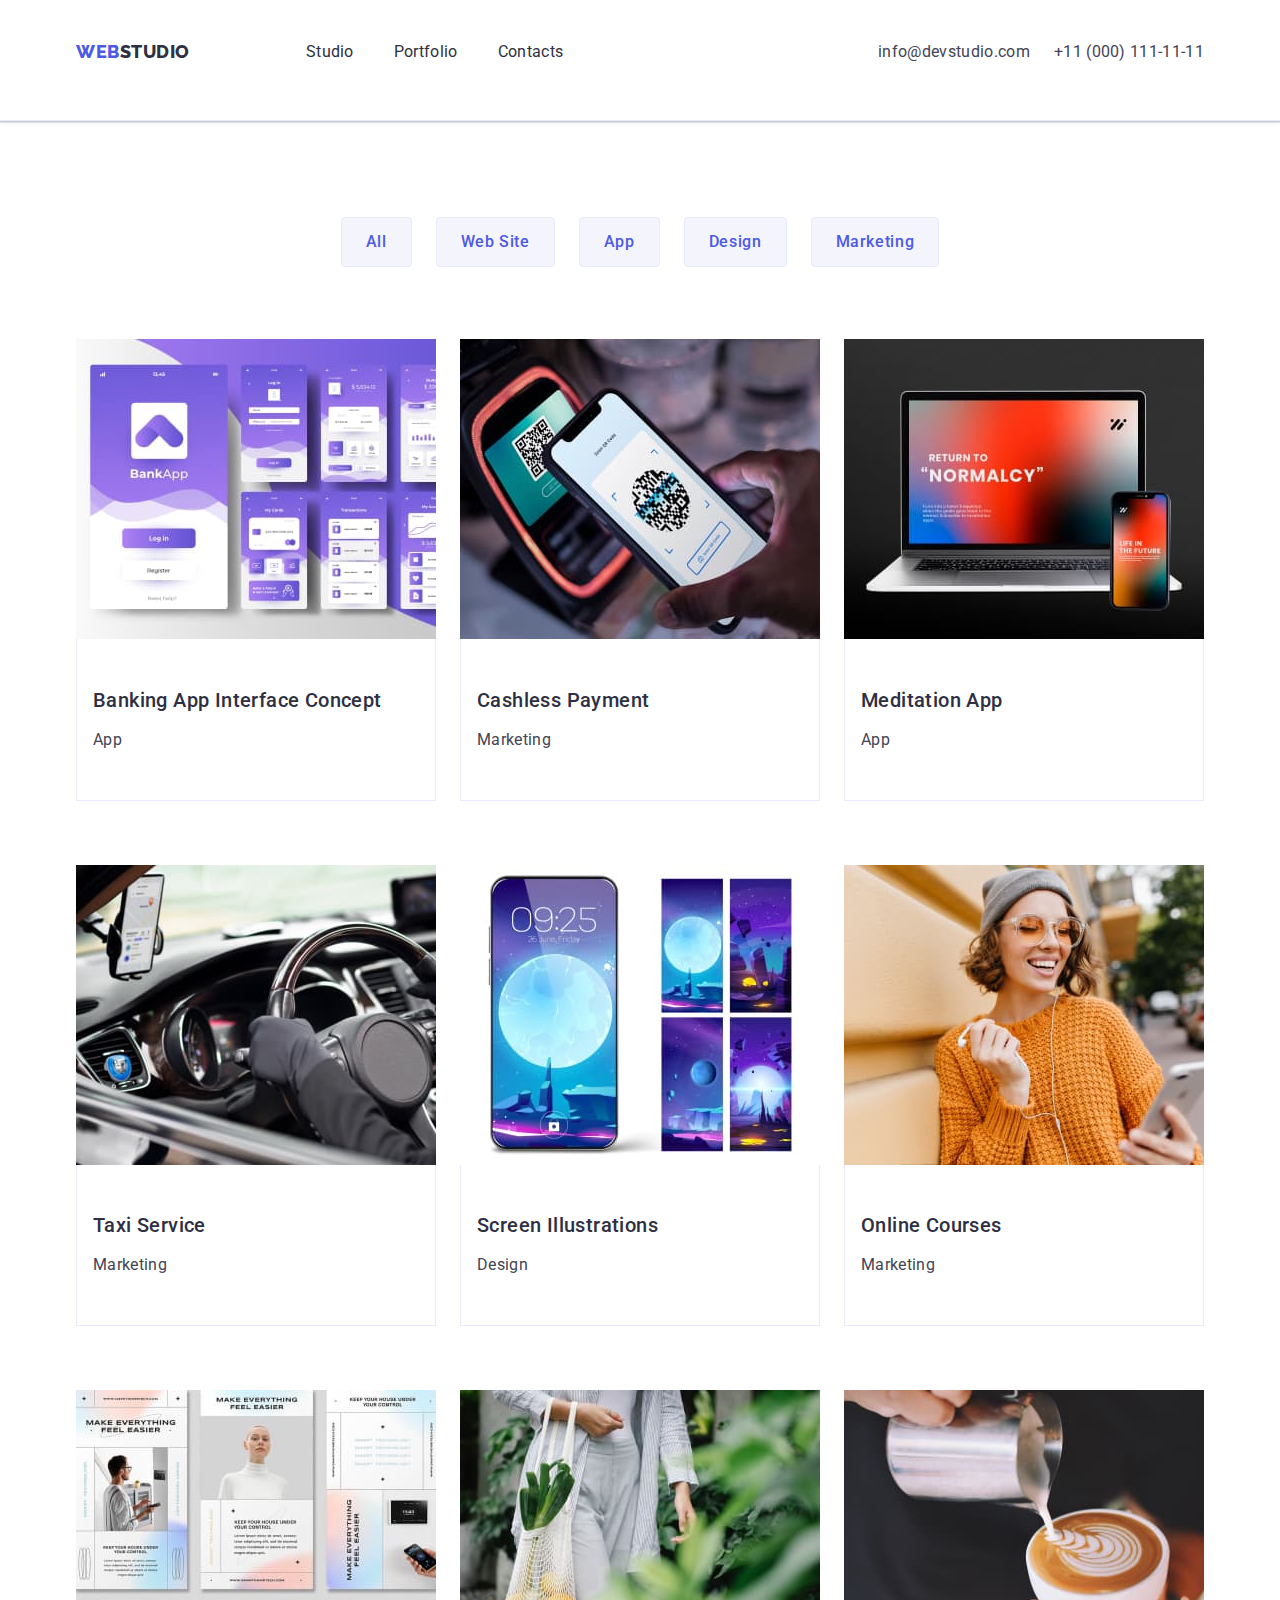
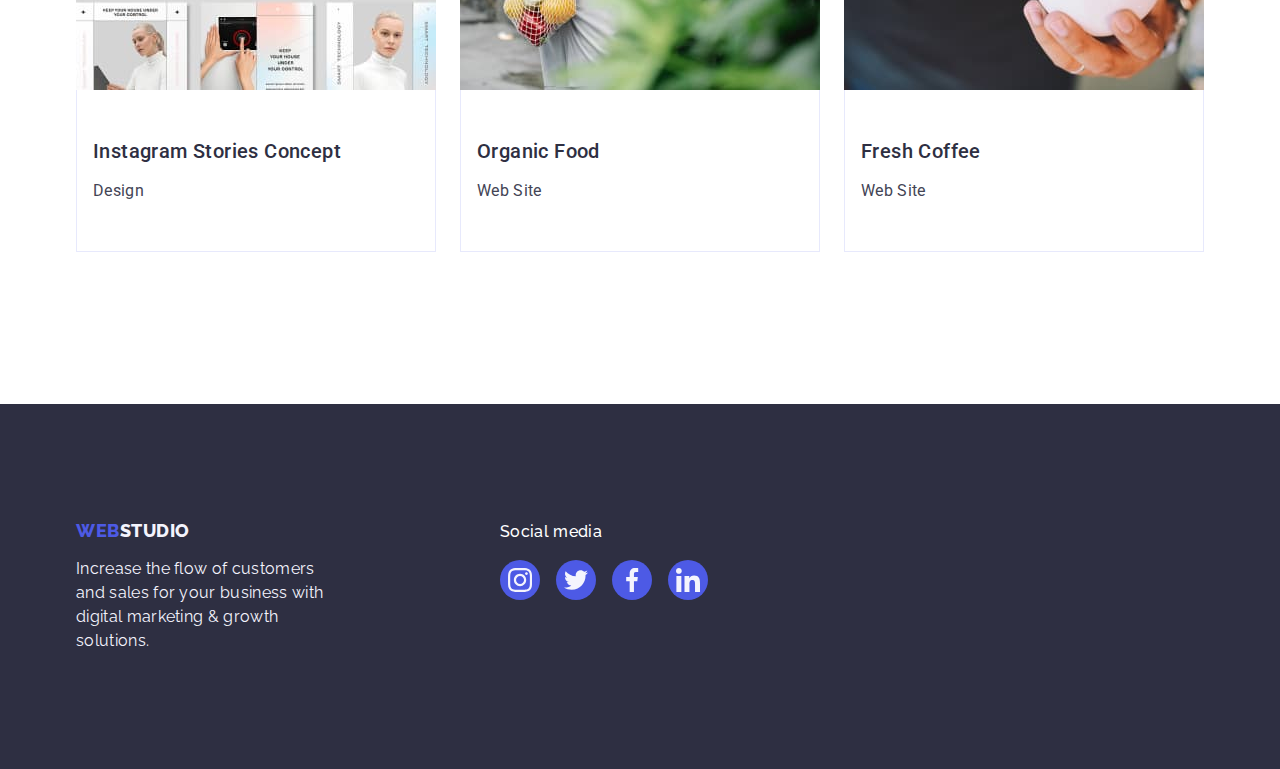
==== commit 58675d43: "h4" ====
--- a/portfolio.html
+++ b/portfolio.html
@@ -193,28 +193,28 @@
             <li class="social-icon">
               <a class="footer-link-sm" href="sm-link-footer">
                 <svg class="icon-footer" width="24" height="24">
-                  <use href="./images/all-symbol.svg#icon-instagram"></use>
-                </svg>
-              </a>
-            </li>
-            <li class="social-icon">
-              <a class="footer-link-sm" href="sm-link-footer">
-                <svg class="icon-footer" width="24" height="24">
-                  <use href="./images/all-symbol.svg#icon-twitter"></use>
-                </svg>
-              </a>
-            </li>
-            <li class="social-icon">
-              <a class="footer-link-sm" href="sm-link-footer">
-                <svg class="icon-footer" width="24" height="24">
-                  <use href="./images/all-symbol.svg#icon-facebook"></use>
-                </svg>
-              </a>
-            </li>
-            <li class="social-icon">
-              <a class="footer-link-sm" href="sm-link-footer">
-                <svg class="icon-footer" width="24" height="24">
-                  <use href="./images/all-symbol.svg#icon-linkedin"></use>
+                  <use href="./images/icons.svg#icon-instagram"></use>
+                </svg>
+              </a>
+            </li>
+            <li class="social-icon">
+              <a class="footer-link-sm" href="sm-link-footer">
+                <svg class="icon-footer" width="24" height="24">
+                  <use href="./images/icons.svg#icon-twitter"></use>
+                </svg>
+              </a>
+            </li>
+            <li class="social-icon">
+              <a class="footer-link-sm" href="sm-link-footer">
+                <svg class="icon-footer" width="24" height="24">
+                  <use href="./images/icons.svg#icon-facebook"></use>
+                </svg>
+              </a>
+            </li>
+            <li class="social-icon">
+              <a class="footer-link-sm" href="sm-link-footer">
+                <svg class="icon-footer" width="24" height="24">
+                  <use href="./images/icons.svg#icon-linkedin"></use>
                 </svg>
               </a>
             </li>
--- a/css/styles.css
+++ b/css/styles.css
@@ -6,6 +6,7 @@
         --CLOUD: #F4F4FD;
         --OCEAN: #404BBF;
         --cornflower:#e7e9fc;
+        --icon-color:#8e8f99;
 }
 img{
     display: block;
@@ -71,13 +72,15 @@
     text-decoration: none;
     display: inline-block;
     margin-bottom: 16px;
-    
+    display: block;
 }
 .link:hover{
     color: #404bbf;
+    box-shadow: 0px 1px 6px rgba(46, 47, 66, 0.08), 0px 1px 1px rgba(46, 47, 66, 0.16), 0px 2px 1px rgba(46, 47, 66, 0.08);
 }
 .link:focus{
     color: #404bbf;
+    box-shadow: 0px 1px 6px rgba(46, 47, 66, 0.08), 0px 1px 1px rgba(46, 47, 66, 0.16), 0px 2px 1px rgba(46, 47, 66, 0.08);
 }
 .address-list{
     display: flex;
@@ -172,12 +175,14 @@
     color: #fff;
     background-color: #404bbf;
     border: 1px solid transparent;
+    box-shadow: 0px 3px 1px rgba(0, 0, 0, 0.1), 0px 2px 1px rgba(0, 0, 0, 0.08), 0px 2px 2px rgba(0, 0, 0, 0.12);
 }
 
 .navi-menu:focus {
     color: #fff;
     background-color: #404bbf;
     border: 1px solid transparent;
+    box-shadow: 0px 3px 1px rgba(0, 0, 0, 0.1), 0px 2px 1px rgba(0, 0, 0, 0.08), 0px 2px 2px rgba(0, 0, 0, 0.12);
 }
 
 /*Button - first section*/
@@ -376,6 +381,7 @@
     color:var(--CLOUD);
     letter-spacing: 0.02em;
     max-width: 264px;
+    margin-bottom: 16px;
  }
 .team {
     width: calc(100% - 72px) / 4;
@@ -417,11 +423,38 @@
     padding-top: 120px;
     padding-bottom: 120px;
 }
-.customers{
+.customers {
     margin-bottom: 72px;
     font-size: 36px;
     line-height: 1.11;
     color:var(--NAVY-BLUE);
+}
+.list-cutomers {
+    display: flex;
+    gap: 24px;
+}
+.list-icon{
+    width: calc((100% - 120px) / 6);
+    height: 88px;
+}
+.client-link{
+    width: 100%;
+    height: 100%;
+    border: 1px solid #8e8f99;
+    border-radius: 4px;
+    display: flex;
+    align-items: center;
+    justify-content: center;
+    color: var(--icon-color);   
+}
+.client-link:hover{
+    border-color: #404bbf;
+}
+.client-link:focus {
+    border-color: #404bbf;
+}
+.svg-icon{
+    fill:currentColor;
 }
 /* footer */
 .s-m-footer{
@@ -436,6 +469,8 @@
     border-radius: 50%;
     display: flex;
     align-items: center;
+    justify-content: center;
+
 }
 .footer-link-sm:hover{
 background-color: #31d0aa;
@@ -455,7 +490,6 @@
     margin-left: 40px;
     max-width: 264px;
     margin-top: 16px;
-    margin-bottom: 16px;
 }
 .div-element-footer{
     margin-right: 120px;
